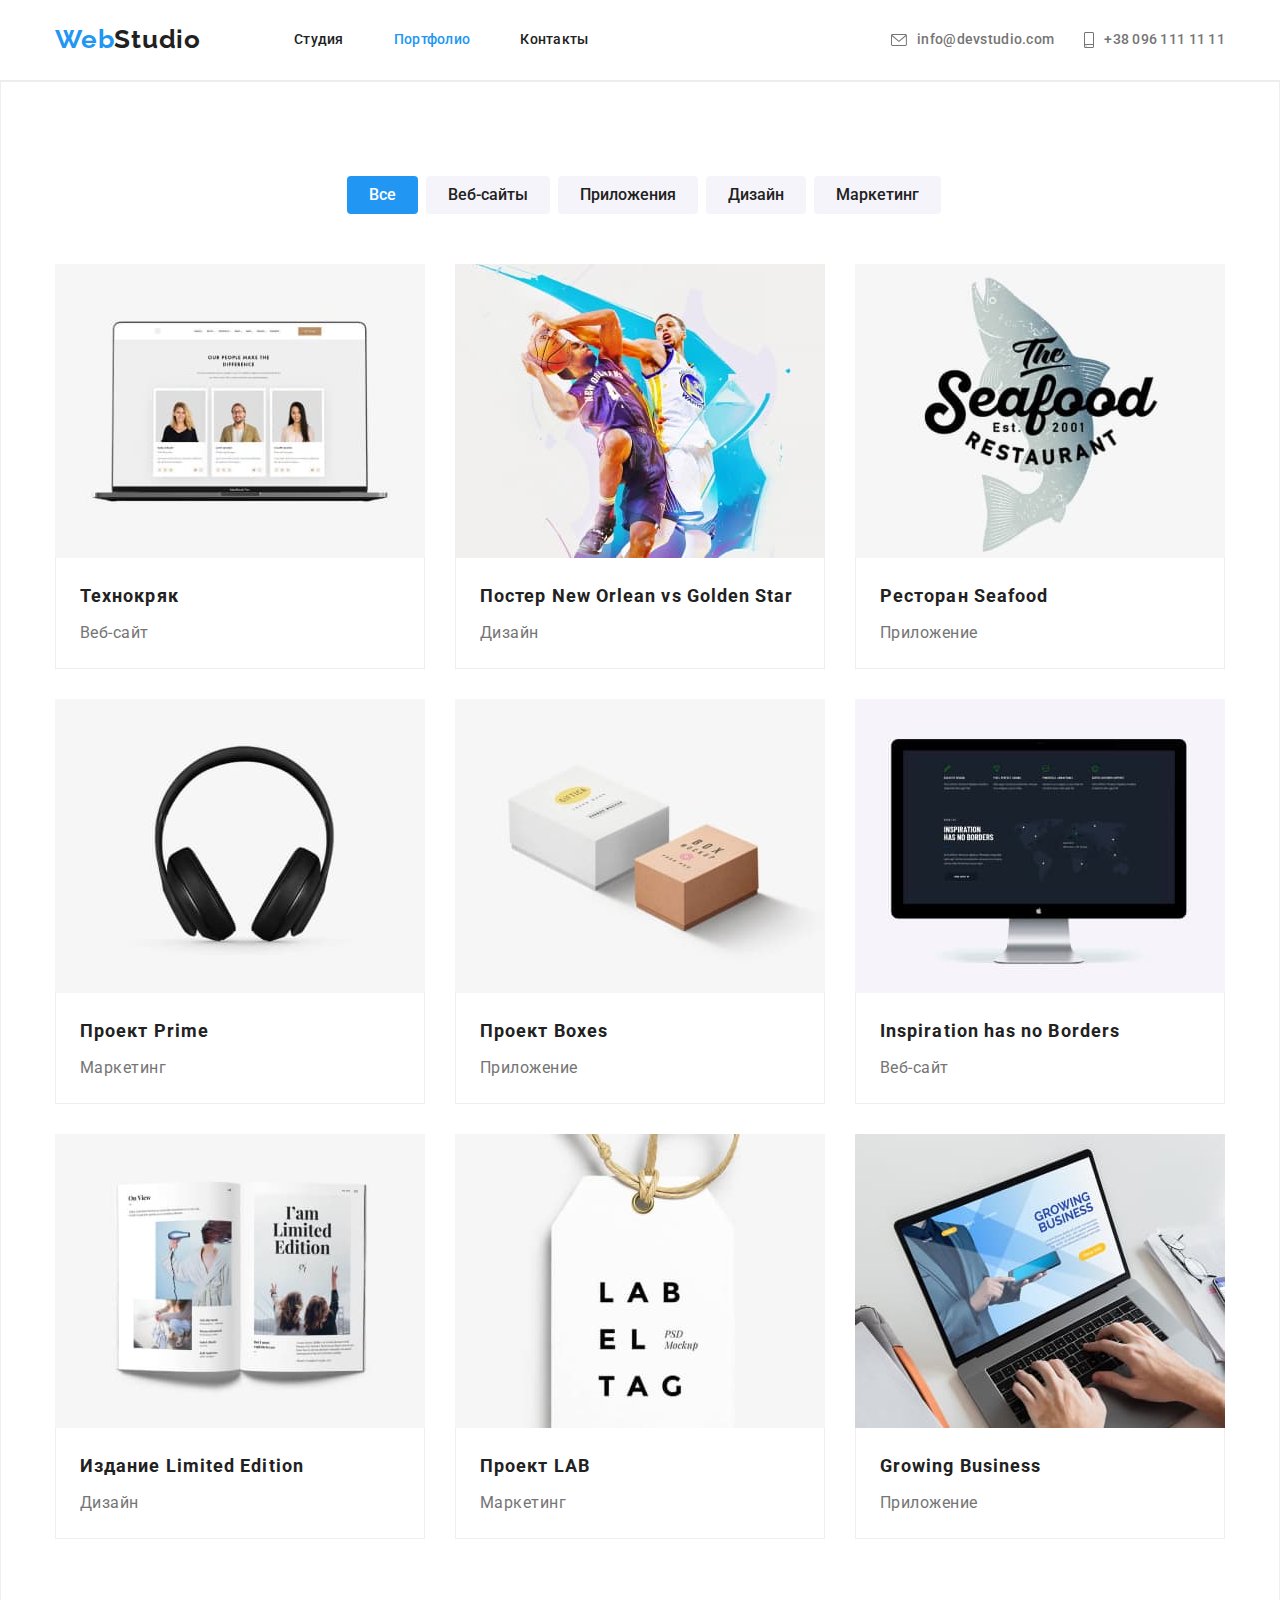
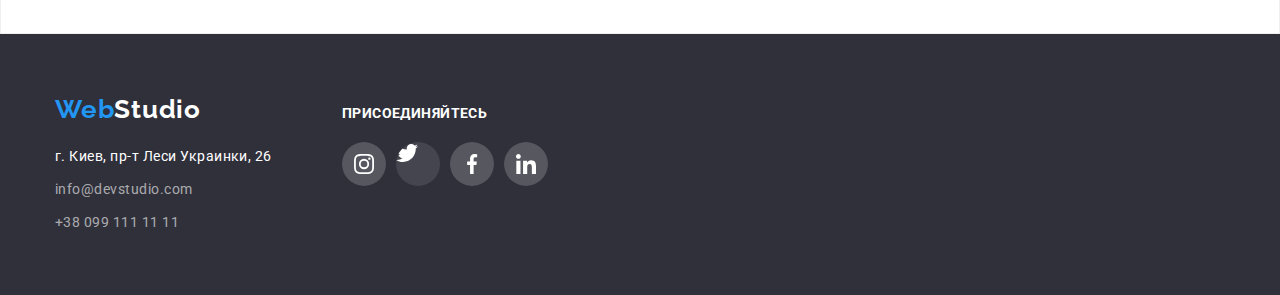
==== portfolio.html @ eca7c035 "add sprites and shadows" ====
<!DOCTYPE html>
<html lang="ru">
  <head>
    <meta charset="UTF-8" />
    <meta http-equiv="X-UA-Compatible" content="IE=edge" />
    <meta name="viewport" content="width=device-width, initial-scale=1.0" />
    <title>WebStudio</title>
    <link rel="preconnect" href="https://fonts.googleapis.com" />
    <link rel="preconnect" href="https://fonts.gstatic.com" crossorigin />
    <link
      href="https://fonts.googleapis.com/css2?family=IBM+Plex+Sans+Arabic:wght@100&family=Raleway:wght@700&family=Roboto:wght@400;500;700;900&display=swap"
      rel="stylesheet"
    />
    <link
      rel="stylesheet"
      href="https://cdnjs.cloudflare.com/ajax/libs/modern-normalize/1.0.0/modern-normalize.min.css"
    />
    <link rel="stylesheet" href="./css/styles.css" />
  </head>

  <body>
    <header>
      <div class="container main-nav">
        <nav class="nav">
          <div class="main-logo">
            <a href="/" class="logo"> Web<span class="header-logo-text-color">Studio</span></a>
          </div>
          <ul class="nav-links list">
            <li class="item"><a href="./index.html" class="nav-link">Студия</a></li>
            <li class="item"><a href="./portfolio.html" class="nav-link current">Портфолио</a></li>
            <li class="item"><a href="" class="nav-link">Контакты</a></li>
          </ul>
        </nav>
         <ul class="header-contacts list">
        <li class="item mail-item"><a href="mailto:info@devstudio.com" class="header-tel-mail"><svg class="mail-icon">
                    <use href="./images/icons.svg#icon-envelope">
                    </use>
                </svg>
                info@devstudio.com</a></li>
        <li class="item"><a href="tel:+380961111111" class="header-tel-mail">
             <svg class="phone-icon">
                    <use href="./images/icons.svg#icon-smartphone">
                    </use>
                </svg>
                +38 096 111 11 11</a>
        </li>
    </ul>
      </div>
    </header>

    <main>
      <section class="portfolio">
        <div class="container">
          <h1 class="hero-title visually-hidden">Портфолио</h1>
          <h2 class="section-title visually-hidden">Примеры робот фирмы</h2>
          <ul class="filter-buttons list">
            <li class="filter-buttons-item"><button type="button" class="filter-button current">Все</button></li>
            <li class="filter-buttons-item"><button type="button" class="filter-button">Веб-сайты</button></li>
            <li class="filter-buttons-item"><button type="button" class="filter-button">Приложения</button></li>
            <li class="filter-buttons-item"><button type="button" class="filter-button">Дизайн</button></li>
            <li class="filter-buttons-item"><button type="button" class="filter-button">Маркетинг</button></li>
          </ul>

          <ul class="portfolio-positions list">
              <li class="portfolio-positions-item">
              <img class="portfolio-position-photo"
                src="./images/work-example-1.jpg"
                alt="Ноутбук с видом сайта"
                width="370"
                height="294"
              />
            <div class="portfolio-position-discription">
              <h3 class="portfolio-position-title">Технокряк</h3>
              <p class="portfolio-position-text">Веб-сайт</p>
            </div>
            </li>
             <li class="portfolio-positions-item">
              <img class="portfolio-position-photo"
                src="./images/work-example-2.jpg"
                alt="Постер баскетболистов"
                width="370"
                height="294"
              />
            <div class="portfolio-position-discription">
              <h3 class="portfolio-position-title">Постер New Orlean vs Golden Star</h3>
              <p class="portfolio-position-text">Дизайн</p> 
            </div>
            </li> 
            <li class="portfolio-positions-item">
              <img class="portfolio-position-photo"
                src="./images/work-example-3.jpg"
                alt="Логотип ресторана"
                width="370"
                height="294"
              />
            <div class="portfolio-position-discription">
              <h3 class="portfolio-position-title">Ресторан Seafood</h3>
              <p class="portfolio-position-text">Приложение</p>
            </div>
            </li>
            <li class="portfolio-positions-item">
              <img class="portfolio-position-photo"
                src="./images/work-example-4.jpg"
                alt="Беспроводные наушники"
                width="370"
                height="294"
              />
            <div class="portfolio-position-discription">
              <h3 class="portfolio-position-title">Проект Prime</h3>
              <p class="portfolio-position-text">Маркетинг</p>
            </div>
            </li>
            <li class="portfolio-positions-item">
              <img class="portfolio-position-photo" src="./images/work-example-5.jpg" alt="Две коробки" width="370" height="294" />
            <div class="portfolio-position-discription">
              <h3 class="portfolio-position-title">Проект Boxes</h3>
              <p class="portfolio-position-text">Приложение</p>
           </div>
            </li>
            <li class="portfolio-positions-item">
              <img class="portfolio-position-photo"
                src="./images/work-example-6.jpg"
                alt="Монитор с видом сайта"
                width="370"
                height="294"
              />
            <div class="portfolio-position-discription">
              <h3 class="portfolio-position-title">Inspiration has no Borders</h3>
              <p class="portfolio-position-text">Веб-сайт</p>
            </div>
            </li>
            <li class="portfolio-positions-item">
              <img class="portfolio-position-photo"
                src="./images/work-example-7.jpg"
                alt="Открытый журнал"
                width="370"
                height="294"
              />
            <div class="portfolio-position-discription">
              <h3 class="portfolio-position-title">Издание Limited Edition</h3>
              <p class="portfolio-position-text">Дизайн</p>
            </div>
            </li>
            <li class="portfolio-positions-item">
              <img class="portfolio-position-photo"
                src="./images/work-example-8.jpg"
                alt="Этикетка с названием фирмы"
                width="370"
                height="294"
              />
            <div class="portfolio-position-discription">
              <h3 class="portfolio-position-title">Проект LAB</h3>
              <p class="portfolio-position-text">Маркетинг</p>
            </div>
            </li>
            <li class="portfolio-positions-item">
              <img class="portfolio-position-photo"
                src="./images/work-example-9.jpg"
                alt="Робочий стол с открытым ноутбуком"
                width="370"
                height="294"
              />
            <div class="portfolio-position-discription">
              <h3 class="portfolio-position-title">Growing Business</h3>
              <p class="portfolio-position-text">Приложение</p>
            </div>
            </li>
          </ul>
        </div>
      </section>
    </main>
    <footer class="footer-info">
      <div class="container">
      <div class="footer-flex">
        <div class="logo-address">
        <div class="footer-logo">
          <a href="/" class="logo"> Web<span class="footer-logo-text-color">Studio</span></a>
        </div>
        <address class="footer-address">
          <ul class="address-list list">
            <li class="address-link">
              <a
                href="https://goo.gl/maps/oR3F1YAG6LvCoMsa9"
                target="_blank"
                rel="noopener noreferrer"
                class="map"
                >г. Киев, пр-т Леси Украинки, 26</a
              >
            </li>
            <li class="address-link">
              <a href="mailto:info@devstudio.com" class="footer-tel-mail">info@devstudio.com</a>
            </li>
            <li class="address-link">
              <a href="tel:+380991111111" class="footer-tel-mail">+38 099 111 11 11</a>
            </li>
          </ul>
        </address>
     </div>
      <div class="footer-social-links">
        <strong class="social-links-header">присоединяйтесь
        </strong>
                        <ul class="social-icons-list list">
                    <li class="social-icons-item"> 
                        <a href="">
                            <svg class="social-icon">
                                <use href="./images/icons.svg#icon-instagram"></use>
                            </svg>
                        </a>
                    </li>
                    <li class="social-icons-item"> 
                        <a href="">
                            <svg class="social-icon">
                                <use href="./images/icons.svg#icon-twitter"></use>
                            </svg>
                        </a>
                    </li>
                    <li class="social-icons-item"> 
                        <a href="">
                            <svg class="social-icon">
                                <use href="./images/icons.svg#icon-facebook"></use>
                            </svg>
                        </a>
                    </li>
                    <li class="social-icons-item"> 
                        <a href="">
                            <svg class="social-icon">
                                <use href="./images/icons.svg#icon-linkedin"></use>
                            </svg>
                        </a>
                    </li>
                </ul>
      </div>
      </div>
      </div>
    </footer>
  </body>
</html>
---- css/styles.css ----
/* Global border-box */
html {
  box-sizing: border-box;
}
*,
*::before,
*::after {
  box-sizing: inherit;
}
/* #E5E5E5 - workingspace-bgc */
:root {
  --main-bgc: #ffffff;
  --second-bgc: #2f303a;
  --third-bgc: #f5f4fa;
  --forth-bgc: #eeeeee;
  --bgc-primary-bytton-action: #188ce8;

  --main-title-color: #212121;
  --second-title-color: #ffffff;
  --main-text-color: #757575;
  --second-text-color: #ffffff;
  --focuse-color: #2196f3;
  --footer-address-text-color: rgba(255, 255, 255, 0.6);

  --main-icon-color: #AFB1B8;
  --second-icon-color: #FFFFFF;

}
/* Rules used for all pages of this project */
body {
  background-color: var(--main-bgc);
  color: var(--main-title-color);
  font-family: 'Roboto', sans-serif;
  letter-spacing: 0.03em;
}
body a {
  text-decoration: none;
}
body li {
  list-style-type: none;
}
button {
  font-family: inherit;
  cursor: pointer;
}
.section-title {
  font-weight: 700;
  font-size: 36px;
  line-height: 1.17;
  text-align: center;
  letter-spacing: 0.03em;
}
/* Cancelling auto styles*/
h1,
h2,
h3,
p {
  margin: 0;
  padding: 0;
}
.list {
  margin: 0;
  padding: 0;
  list-style: none;
}
/* END - Cancelling auto styles*/
/* Visually hidden titles */
.visually-hidden {
  position: absolute;
  width: 1px;
  height: 1px;
  margin: -1px;
  border: 0;
  padding: 0;
  white-space: nowrap;
  clip-path: inset(100%);
  clip: rect(0 0 0 0);
  overflow: hidden;
}
/* END - Visually hidden titles */
/* CONTAINER - sections size */
.container {
  width: 100%;
  max-width: 1200px;
  margin-left: auto;
  margin-right: auto;
  padding-left: 15px;
  padding-right: 15px;
}
/* END - CONTAINER - sections size */
/* Header */
header {
  background-color: var(--main-bgc);
  font-weight: 500;
  font-size: 14px;
  line-height: 1.14;
  letter-spacing: 0.02em;
  border-bottom: 1px solid #ececec;
}
.logo {
  font-family: 'Raleway', sans-serif;
  color: var(--focuse-color);
  font-weight: 700;
  font-size: 26px;
  line-height: 1.19;
  letter-spacing: 0.03em;
}
.header-logo-text-color {
  color: var(--main-title-color);
}
.nav-link,
.nav-link:visited {
  color: var(--main-title-color);
}
.nav-link:hover,
.nav-link:active, .nav-link:focus,
.nav-link.current {
  color: var(--focuse-color);
}
.header-tel-mail,
.header-tel-mail:visited {
  color: var(--main-text-color);
}
/* FLEX - header elements position */
.main-nav,
.nav,
.nav-links,
.header-contacts {
  display: flex;
}
.main-nav {
  justify-content: space-between;
}
.nav {
  align-items: center;
}
.main-logo {
  padding-top: 24px;
  padding-bottom: 25px;
  padding-right: 93px;
}
.phone-icon{
  width: 10px;
  height: 16px;
  fill: currentColor;
  margin-right: 10px;
}
.mail-icon{
  width: 16px;
  height: 12px;
  fill: currentColor;
  margin-right: 10px;

}
.header-contacts .mail-item{
  padding-right: 30px;
}
.item {
  display: block;
  padding-right: 50px;
  padding-top: 32px;
  padding-bottom: 32px;
}
.item:last-child {
  padding-right: 0;
}
.header-tel-mail{
  display: flex;
  align-items: center;
}
/* END - FLEX - header elements position */
/* END - Header */

/* Main for INDEX */
/*hero overlay */
.overlay{
  max-width: 1600px;
  height: 600px;
  margin-left: auto;
  margin-right: auto;
  outline: 1px solid #000000;
  background-image: linear-gradient(
  to right,
  rgba(47, 48, 58, 0.4),
  rgba(47, 48, 58, 0.4)),
  url(../images/hero-bg-img.jpg);
  background-size: cover;
  background-position: center;
}
/* END hero overlay */
.hero {
  background-color: var(--second-bgc);
  text-align: center;
  padding: 200px 0 200px;
  background-size: cover;
}
.hero-title {
  color: var(--second-title-color);

  font-weight: 900;
  font-size: 44px;
  line-height: 1.36;
  letter-spacing: 0.06em;
  text-transform: uppercase;

  max-width: 696px;
  margin: 0 auto 30px;
}
.order-button {
  color: var(--second-text-color);
  background-color: #2196f3;

  display: inline-block;
  border-radius: 4px;
  min-width: 200px;
  min-height: 50px;

  font-weight: 700;
  font-size: 16px;
  line-height: 1.88;
  letter-spacing: 0.06em;
  text-align: center;
}
.order-button:hover,
.order-button:focus {
  background-color: var(--bgc-primary-bytton-action);
}
/* Second section */
.mission-points-section {
  padding: 94px 0;
}
/* Mission icons */
.mission-icons{
  width: 270px;
  height: 120px;
  background: #F5F4FA;
  border-radius: 4px;
  margin-bottom: 30px;
}
/* END Mission icons */
.mission-points-list .mission-point-title {
  font-weight: 700;
  font-size: 14px;
  line-height: 1.14;
  text-transform: uppercase;
  margin-bottom: 10px;
}
.mission-points-list .mission-point-text {
  color: var(--main-text-color);
  font-size: 14px;
  line-height: 1.71;
}
/* FLEX for second section */
.mission-points-list {
  display: flex;
}
.mission-points-item {
  margin-left: 30px;
  flex-basis: calc((100% - 90px) / 4);
}
.mission-points-item:first-child{
  margin-left: 0;
}
/* END FLEX for second section */
/* END second section */

/* Third section */
.work {
  padding-bottom: 94px;
}
.work-title {
  margin-bottom: 50px;
}
.work-list {
  display: flex;
}
.work-list-item {
  margin-left: 30px;
  flex-basis: calc(100% / 3 - 60px);
}
.work-list-item:first-child{
  margin-left: 0;
}
/* END third section */
/* Forth section */
.staff {
  background-color: var(--third-bgc);
  padding: 94px 0;
}
.staff-section-title {
  margin-bottom: 50px;
}
.staff-photo {
  margin-bottom: 30px;
}
.name-surname {
  font-weight: 500;

  font-size: 16px;
  line-height: 1.18;
  margin-bottom: 10px;
}
.staff-position {
  color: var(--main-text-color);
  font-size: 16px;
  line-height: 1.19;
  margin-bottom: 16px;
}
.staff-icons-list{
  display: flex;
  align-items: center;
  margin-bottom: 30px;
  margin-left: 32px;
  margin-right: 32px;
  padding: 0;
}
.staff-icon{
  width: 44px;
  height: 44px;
  border-radius: 50%;
  fill: var(--main-icon-color);

}
.staff-icons-item + .staff-icons-item{
  margin-left: 10px;
}
.staff-icon:hover{
  background-color: var(--focuse-color);
  fill: var(--second-icon-color);
  border-radius: 50%;
}
/* FLEX for staff-list */
.staff-list {
  display: flex;
  text-align: center;
}
.staff-list-item {
  flex-basis: calc(100% / 4 - 120px);
  margin-left: 30px;
  border-radius: 0px 0px 4px 4px;
  box-shadow: 
  0px 1px 3px rgba(0, 0, 0, 0.12), 
  0px 1px 1px rgba(0, 0, 0, 0.14), 
  0px 2px 1px rgba(0, 0, 0, 0.2);
}
.staff-list-item:first-child{
  margin-left: 0;
}
/* END FLEX for staff-list */
/* END forth section */
/* Fifth section */
.clients{
  padding: 94px 0;
}
.clients-section-title{
  margin-bottom: 50px;
}
/* FLEX for clients icons */
.clients-list{
  display: flex;
  align-items: center;
}
.clients-icons{
  display: block;
  width: 170px;
  height: 92px;
  border: 1px solid #AFB1B8;
  box-sizing: border-box;
  border-radius: 4px;
  fill: var(--main-icon-color);
}
.clients-icons:hover,
.clients-icons:focus{
  fill: var(--focuse-color);
  border: 1px solid var(--focuse-color);
}
.clients-list-item + .clients-list-item{
  margin-left: 30px;
}
/* FLEX for clients icons */
/* END fifth section */

/* Main for PORTFOLIO */
.portfolio {
  padding: 94px 0;
  border: 1px solid #eeeeee;
}
.filter-buttons .filter-button {
  background-color: var(--third-bgc);
  color: inherit;
  font-weight: 500;
  font-size: 16px;
  line-height: 1.62;
  padding: 6px 22px;
  text-align: center;
  border-radius: 4px;
  border-style: none;
}
.filter-button.current {
  color: var(--second-text-color);
  background-color: var(--focuse-color);
}
.filter-buttons .filter-button:hover,
.filter-buttons .filter-button:focus {
  background-color: var(--focuse-color);
  color: var(--second-text-color);
  box-shadow: 0px 3px 1px rgba(0, 0, 0, 0.1), 0px 1px 2px rgba(0, 0, 0, 0.08), 0px 2px 2px rgba(0, 0, 0, 0.12);
}
.filter-buttons .filter-button:active{
  background-color: var(--focuse-color);
  color: var(--second-text-color);
}
.filter-buttons {
  display: flex;
  justify-content: center;
  margin-right: -8px;
  margin-bottom: 50px;
}
.filter-buttons-item:not(:last-child) {
  margin-right: 8px;
}
/* END FLEX for portfolio filter-buttons */
.portfolio,
.portfolio-positions {
  background-color: var(--main-bgc);
}
.portfolio-position-photo{
  display: block;
}
.portfolio-position-discription {
  border-right: 1px solid #eeeeee;
  border-bottom: 1px solid #eeeeee;
  border-left: 1px solid #eeeeee;
}
.portfolio-positions .portfolio-position-title {
  font-weight: 700;
  font-size: 18px;
  line-height: 2;
  letter-spacing: 0.06em;
  margin-bottom: 4px;
}
.portfolio-position-discription{
  padding: 20px 24px;
}
.portfolio-positions .portfolio-position-text {
  color: var(--main-text-color);
  font-size: 16px;
  line-height: 1.88;
}
/* FLEX for portfolio positions list  */
.portfolio-positions{
  display: flex;
  flex-wrap: wrap;
}
.portfolio-positions-item{
  width: calc((100% - 60px) / 3);
  margin-right: 30px;
  margin-bottom: 30px;
}
.portfolio-positions-item:hover, .portfolio-positions-item:focus{
  box-shadow: 
  0px 1px 1px rgba(0, 0, 0, 0.12), 
  0px 4px 4px rgba(0, 0, 0, 0.06), 
  1px 4px 6px rgba(0, 0, 0, 0.16);
}
.portfolio-positions-item:nth-child(3n){
  margin-right: 0;
}
.portfolio-positions-item:nth-last-child(-n+3){
  margin-bottom: 0;
}
/* END FLEX for portfolio positions list  */
/* END for portfolio positions list */

/* Footer */
/* Flex for two div inside footer */
.footer-flex{
  display: flex;
  align-items: baseline;
}
/* END Flex for two div inside footer */
.logo-address{
margin-right: 70px;
}
.footer-info {
  background-color: var(--second-bgc);
  padding: 60px 0;
}
.footer-address {
  font-style: normal;
  font-size: 14px;
  line-height: 1.71;
}
.address-link:not(:last-child) {
  margin-bottom: 9px;
}
.footer-logo {
  margin-bottom: 20px;
}
.footer-logo-text-color {
  color: var(--second-title-color);
}
.map {
  color: var(--second-text-color);
}
.footer-tel-mail,
.footer-tel-mail:visited {
  color: var(--footer-address-text-color);
}
.map:focus,
.map:active,
.map:hover,
.header-tel-mail:focus,
.header-tel-mail:hover,
.header-tel-mail:active,
.footer-tel-mail:focus,
.footer-tel-mail:active,
.footer-tel-mail:hover {
  color: var(--focuse-color);
}
.social-links-header{
  display: block;
  font-size: 14px;
  line-height: 1.14;
  letter-spacing: 0.03em;
  text-transform: uppercase;
  color: var(--second-title-color);

margin-bottom: 20px;
}
/* Footer social icons style */
.social-icons-list{
  display: flex;
}
.social-icon{
  width: 44px;
  height: 44px;
  border-radius: 50%;
  fill: var(--second-icon-color);
  background-color:  rgba(255, 255, 255, 0.1);
}
.social-icon:hover{
  background-color: var(--focuse-color);
}
.social-icons-item + .social-icons-item{
  margin-left: 10px;
}
/* END Footer social icons style  */
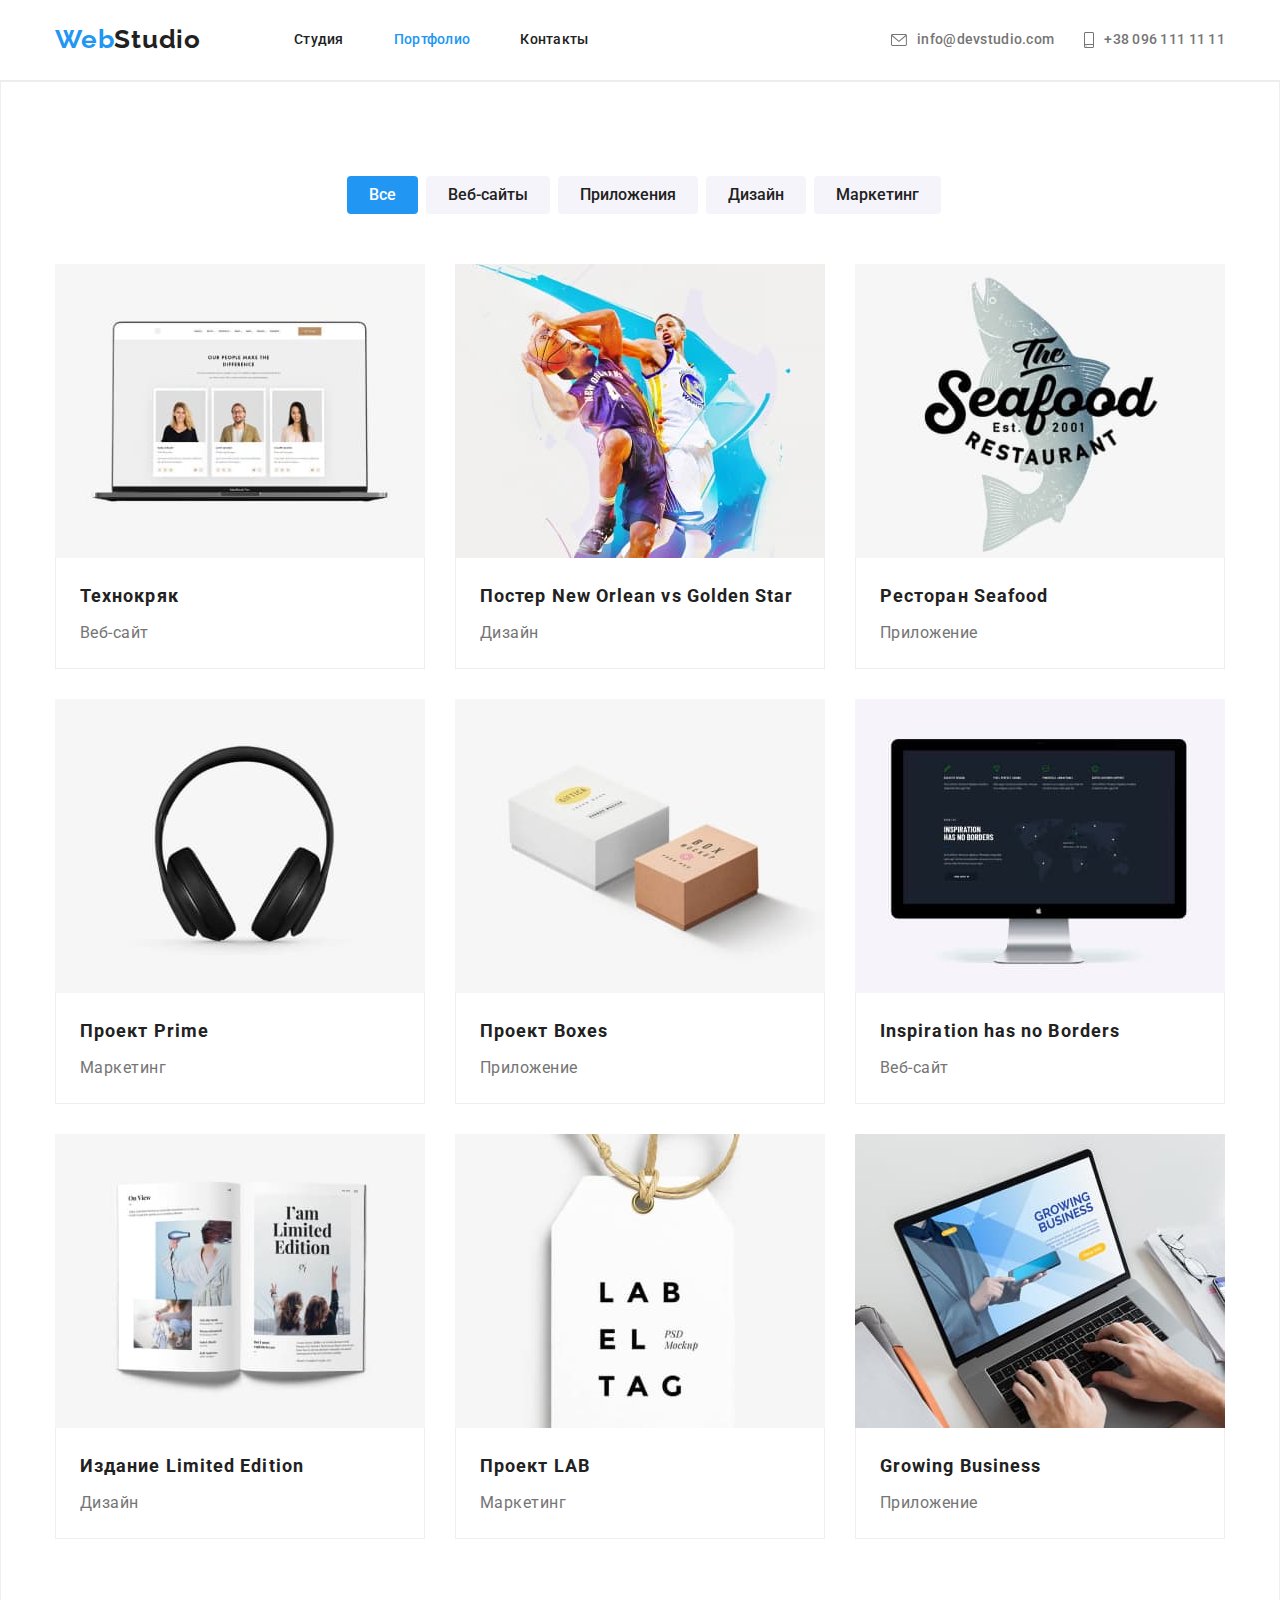
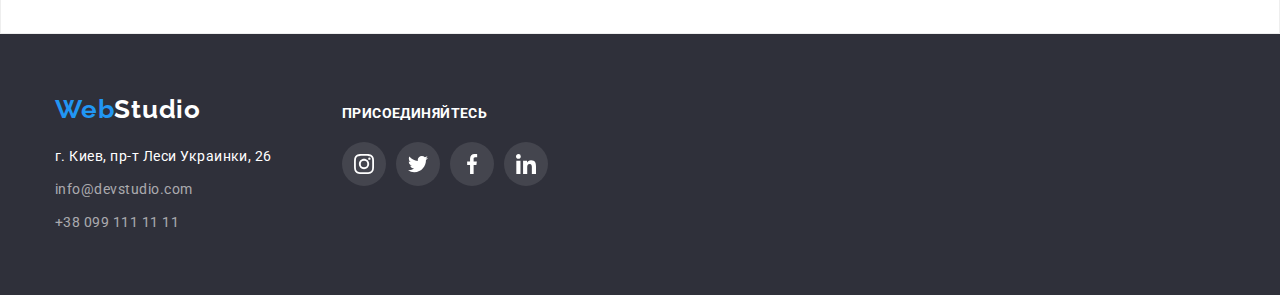
==== commit 409d7261: "changing icons" ====
--- a/portfolio.html
+++ b/portfolio.html
@@ -201,28 +201,28 @@
         </strong>
                         <ul class="social-icons-list list">
                     <li class="social-icons-item"> 
-                        <a href="">
+                        <a class="social-icon-link" href="">
                             <svg class="social-icon">
                                 <use href="./images/icons.svg#icon-instagram"></use>
                             </svg>
                         </a>
                     </li>
                     <li class="social-icons-item"> 
-                        <a href="">
+                        <a class="social-icon-link" href="">
                             <svg class="social-icon">
                                 <use href="./images/icons.svg#icon-twitter"></use>
                             </svg>
                         </a>
                     </li>
                     <li class="social-icons-item"> 
-                        <a href="">
+                        <a class="social-icon-link" href="">
                             <svg class="social-icon">
                                 <use href="./images/icons.svg#icon-facebook"></use>
                             </svg>
                         </a>
                     </li>
                     <li class="social-icons-item"> 
-                        <a href="">
+                        <a class="social-icon-link" href="">
                             <svg class="social-icon">
                                 <use href="./images/icons.svg#icon-linkedin"></use>
                             </svg>
--- a/css/styles.css
+++ b/css/styles.css
@@ -231,6 +231,14 @@
 }
 /* Mission icons */
 .mission-icons{
+  width: 70px;
+  height: 70px;
+}
+.mission-icon-box{
+  display: flex;
+  justify-content: center;
+  align-items: center;
+
   width: 270px;
   height: 120px;
   background: #F5F4FA;
@@ -306,29 +314,34 @@
   line-height: 1.19;
   margin-bottom: 16px;
 }
+/* Staff social icons */
 .staff-icons-list{
   display: flex;
-  align-items: center;
+  justify-content: space-between;
   margin-bottom: 30px;
   margin-left: 32px;
   margin-right: 32px;
   padding: 0;
 }
-.staff-icon{
+.staff-icon-link{
+  display: flex;
+  align-items: center;
+  justify-content: center;
   width: 44px;
   height: 44px;
   border-radius: 50%;
-  fill: var(--main-icon-color);
-
-}
-.staff-icons-item + .staff-icons-item{
-  margin-left: 10px;
-}
-.staff-icon:hover{
-  background-color: var(--focuse-color);
-  fill: var(--second-icon-color);
-  border-radius: 50%;
-}
+  color: var(--main-icon-color);
+}
+.staff-icon-link:hover, .staff-icon-link:focus{
+ background-color: var(--focuse-color);
+ color: var(--second-icon-color);
+}
+.staff-icon{
+  width: 20px;
+  height: 20px;
+  fill: currentColor;
+}
+/* END Staff social icons */
 /* FLEX for staff-list */
 .staff-list {
   display: flex;
@@ -358,24 +371,27 @@
 /* FLEX for clients icons */
 .clients-list{
   display: flex;
+  justify-content: space-between;
+}
+.clients-icons{
+  width: 106px;
+  height: 60px;
+  fill: currentColor;
+}
+.clients-list-link{
+  display: flex;
+  justify-content: center;
   align-items: center;
-}
-.clients-icons{
-  display: block;
   width: 170px;
   height: 92px;
   border: 1px solid #AFB1B8;
   box-sizing: border-box;
   border-radius: 4px;
-  fill: var(--main-icon-color);
-}
-.clients-icons:hover,
-.clients-icons:focus{
-  fill: var(--focuse-color);
-  border: 1px solid var(--focuse-color);
-}
-.clients-list-item + .clients-list-item{
-  margin-left: 30px;
+  color: var(--main-icon-color);
+}
+.clients-list-link:hover, .clients-list-link:focus{
+  color: var(--focuse-color);
+  border-color: var(--focuse-color);
 }
 /* FLEX for clients icons */
 /* END fifth section */
@@ -526,21 +542,28 @@
   text-transform: uppercase;
   color: var(--second-title-color);
 
-margin-bottom: 20px;
+  margin-bottom: 20px;
 }
 /* Footer social icons style */
 .social-icons-list{
   display: flex;
 }
-.social-icon{
+.social-icon-link{
+  display: flex;
+  align-items: center;
+  justify-content: center;
   width: 44px;
   height: 44px;
   border-radius: 50%;
+  background-color: rgba(255, 255, 255, 0.1);
+}
+.social-icon-link:hover, .social-icon-link:focus{
+  background-color: var(--focuse-color);
+}
+.social-icon{
+  width: 20px;
+  height: 20px;
   fill: var(--second-icon-color);
-  background-color:  rgba(255, 255, 255, 0.1);
-}
-.social-icon:hover{
-  background-color: var(--focuse-color);
 }
 .social-icons-item + .social-icons-item{
   margin-left: 10px;
